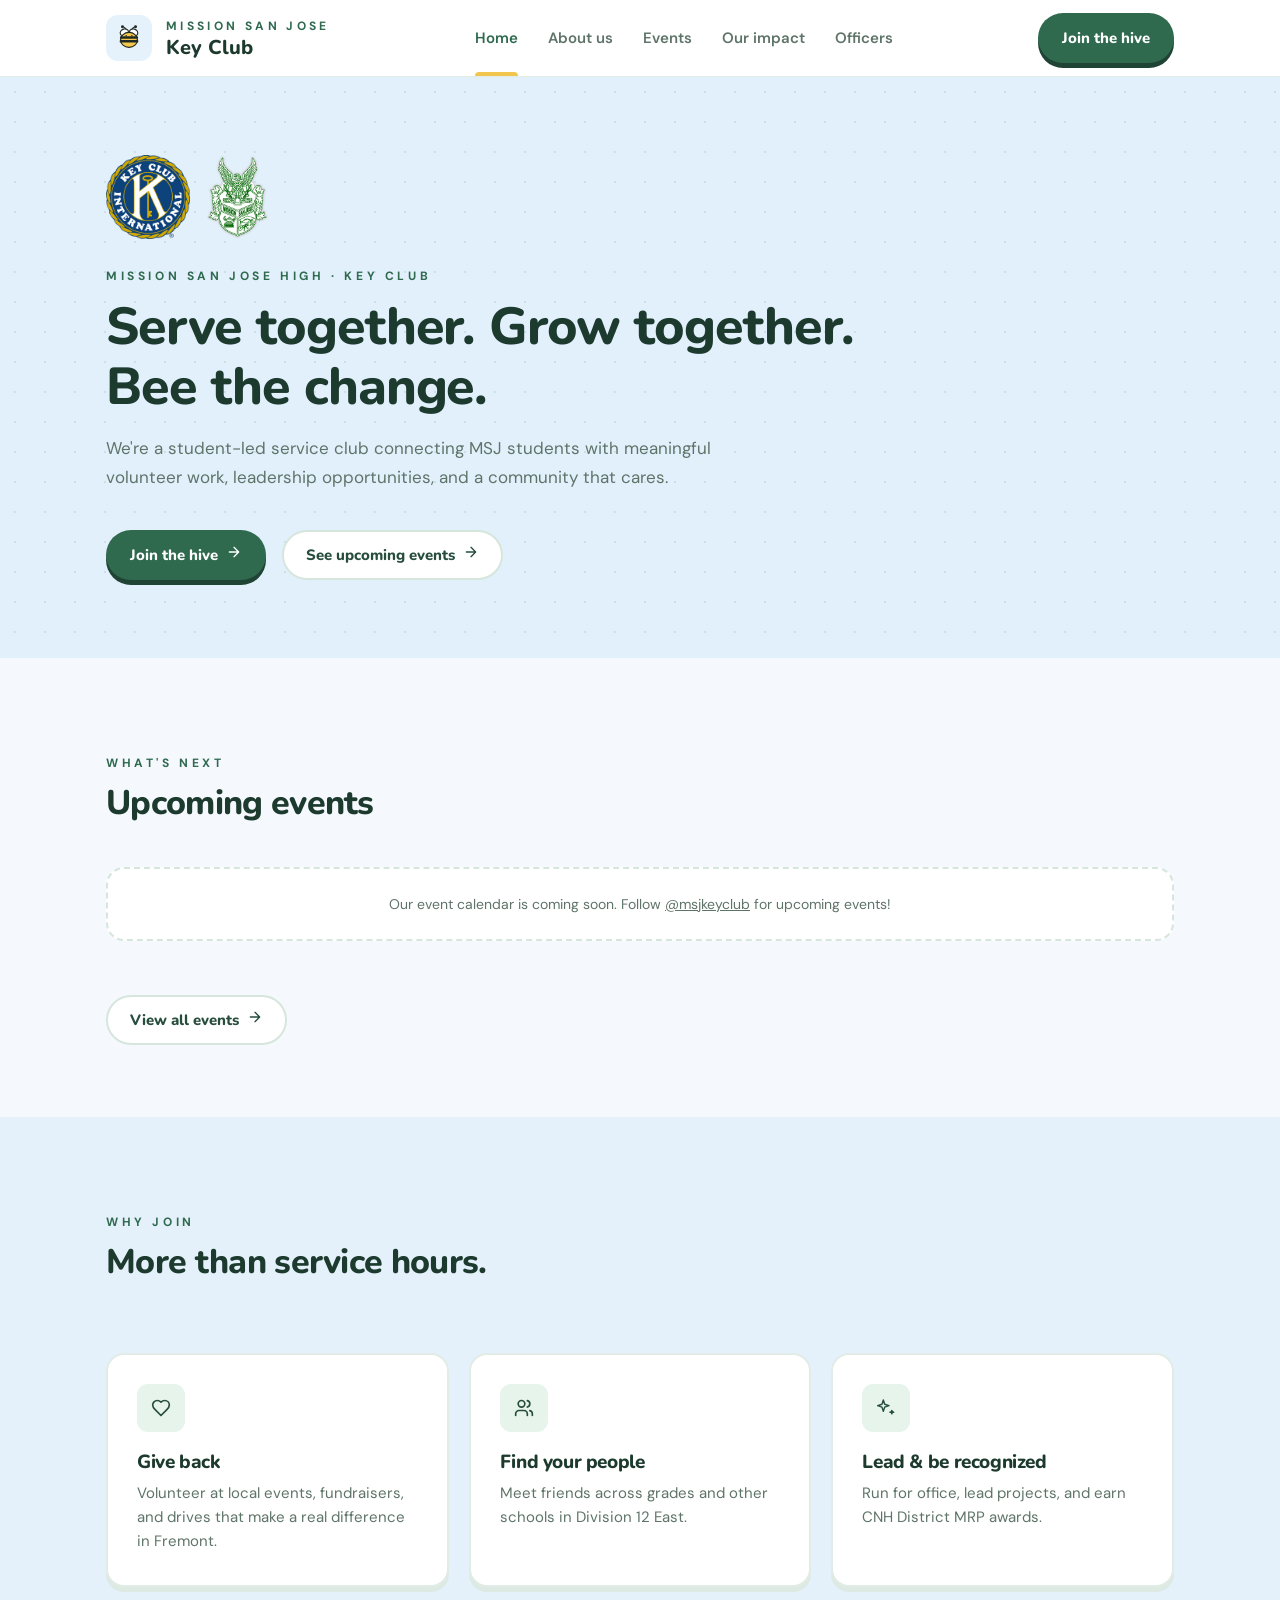
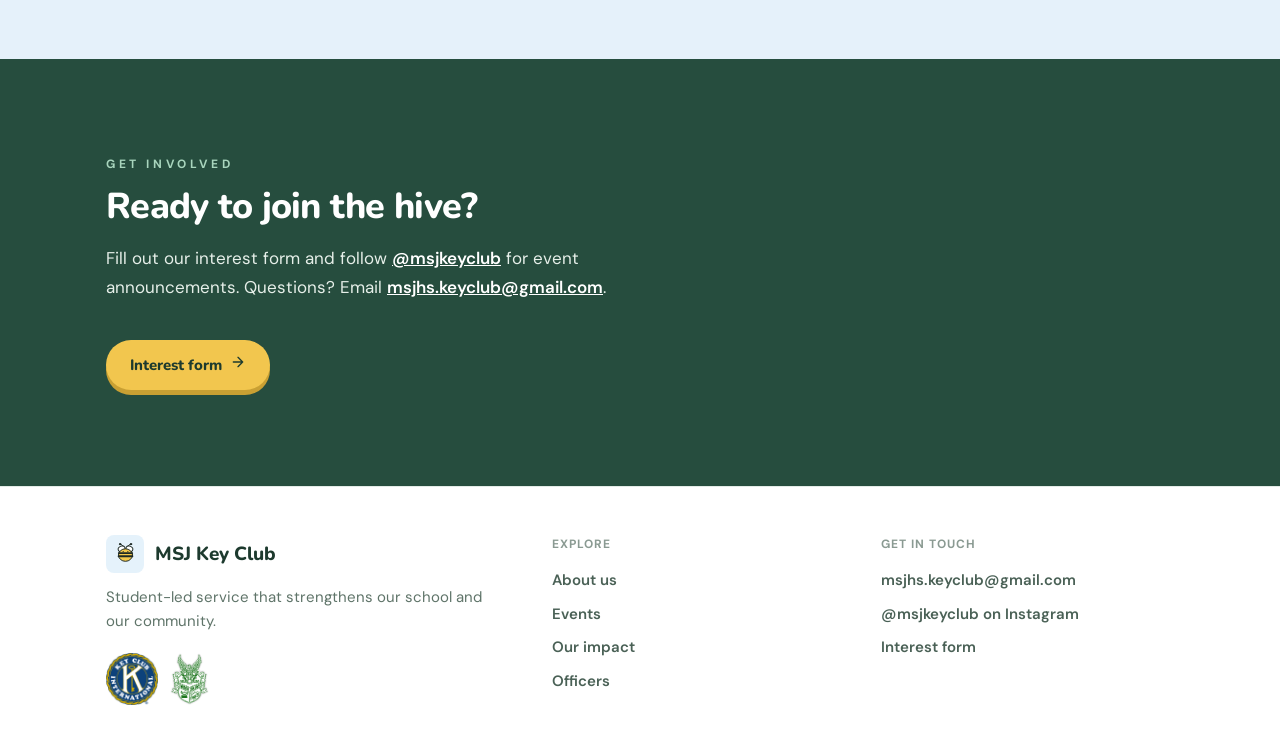
==== index.html @ 50846aa2 "Events: embed club Google Calendar instead of sample events" ====
<!doctype html>
<html lang="en">
<head>
  <meta charset="utf-8">
  <meta name="viewport" content="width=device-width, initial-scale=1">
  <title>MSJ Key Club</title>
  <meta name="description" content="Mission San Jose High School Key Club — student-led service that strengthens our school and our community.">
  <link rel="icon" href="assets/bee.svg">
  <link rel="preconnect" href="https://fonts.googleapis.com"><link rel="preconnect" href="https://fonts.gstatic.com" crossorigin>
  <link href="https://fonts.googleapis.com/css2?family=DM+Sans:wght@400;500;600;700&family=Nunito:wght@700;800;900&display=swap" rel="stylesheet">
  <link rel="stylesheet" href="styles.css?v=14">
</head>
<body data-page="home">
  <main>
    <section class="hero">
      <div class="container">
        <div class="logo-row">
          <img src="assets/key-club-international.png" alt="Key Club International logo">
          <img src="assets/msj-crest.png" alt="Mission San Jose High School crest">
        </div>
        <p class="eyebrow">Mission San Jose High · Key Club</p>
        <h1>Serve together. Grow together. Bee the change.</h1>
        <p class="lead">We're a student-led service club connecting MSJ students with meaningful volunteer work, leadership opportunities, and a community that cares.</p>
        <div class="btn-row">
          <a class="btn btn-primary" data-link="joinForm" target="_blank" rel="noopener">Join the hive <span data-icon="arrow"></span></a>
          <a class="btn btn-outline" href="events.html">See upcoming events <span data-icon="arrow"></span></a>
        </div>
      </div>
    </section>

    <section class="section">
      <div class="container">
        <p class="eyebrow">What's next</p>
        <h2>Upcoming events</h2>
        <div class="event-list" id="next-events"></div>
        <div class="btn-row" style="margin-top:40px"><a class="btn btn-outline" href="events.html">View all events <span data-icon="arrow"></span></a></div>
      </div>
    </section>

    <section class="section section-tint">
      <div class="container">
        <p class="eyebrow">Why join</p>
        <h2>More than service hours.</h2>
        <div class="grid-3" style="margin-top:70px">
          <div class="card reveal"><div class="icon-chip" data-icon="heart"></div><h3>Give back</h3><p>Volunteer at local events, fundraisers, and drives that make a real difference in Fremont.</p></div>
          <div class="card reveal"><div class="icon-chip" data-icon="users"></div><h3>Find your people</h3><p>Meet friends across grades and other schools in Division 12 East.</p></div>
          <div class="card reveal"><div class="icon-chip" data-icon="sparkles"></div><h3>Lead & be recognized</h3><p>Run for office, lead projects, and earn CNH District MRP awards.</p></div>
        </div>
      </div>
    </section>

    <section class="contact">
      <div class="container">
        <p class="eyebrow">Get involved</p>
        <h2>Ready to join the hive?</h2>
        <p class="lead">Fill out our interest form and follow <a href="https://www.instagram.com/msjkeyclub/" target="_blank" rel="noopener" style="color:#fff">@msjkeyclub</a> for event announcements. Questions? Email <a href="mailto:msjhs.keyclub@gmail.com" style="color:#fff">msjhs.keyclub@gmail.com</a>.</p>
        <div class="btn-row"><a class="btn btn-primary" style="background:var(--yellow);color:var(--ink);box-shadow:0 5px 0 #c9a033" data-link="joinForm" target="_blank" rel="noopener">Interest form <span data-icon="arrow"></span></a></div>
      </div>
    </section>
  </main>

  <script src="data.js?v=14"></script>
  <script src="main.js?v=14"></script>
  <script>
    document.getElementById("next-events").innerHTML = KC.calendar("AGENDA", 420);
  </script>
</body>
</html>
---- styles.css ----
/* MSJ Key Club — shared styles */
:root {
  --bg: #f5f9fd;
  --hero: #e2f0fc;
  --surface: #ffffff;
  --ink: #1d3a2e;
  --muted: #5f7469;
  --green: #2f6a4f;
  --green-dark: #264d3e;
  --green-deep: #1f4334;
  --green-card: #375c4c;
  --mint: #e6f4ec;
  --mint-ink: #a8d5bd;
  --line: #d6e6dd;
  --yellow: #f2c64e;
  --bronze: #b07a4a;
  --silver: #8a9296;
  --gold: #c99a1e;
  --radius-lg: 18px;
  --radius: 13px;
  --max: 1120px;
  --font-head: "Nunito", system-ui, sans-serif;
  --font-body: "DM Sans", system-ui, sans-serif;
}

* { box-sizing: border-box; }
html { scroll-behavior: smooth; }
body {
  margin: 0;
  background: var(--bg);
  color: var(--ink);
  font-family: var(--font-body);
  font-size: 16px;
  line-height: 1.6;
  -webkit-font-smoothing: antialiased;
}
img { max-width: 100%; display: block; }
a { color: inherit; }
h1, h2, h3 { font-family: var(--font-head); font-weight: 800; line-height: 1.15; margin: 0; letter-spacing: -0.02em; }

.container { width: 100%; max-width: var(--max); margin: 0 auto; padding: 0 26px; }

/* ---------- Header ---------- */
.site-header {
  position: sticky; top: 0; z-index: 50;
  background: var(--surface);
  border-bottom: 1px solid #e3ebe7;
}
.site-header .container { display: flex; align-items: center; justify-content: space-between; height: 76px; gap: 14px; }
.brand { display: flex; align-items: center; gap: 14px; text-decoration: none; }
.brand-logo {
  width: 46px; height: 46px; border-radius: 12px;
  background: #e5f2fb; display: grid; place-items: center; flex: none;
}
.brand-logo img { width: 30px; height: 30px; }
.brand-kicker { white-space: nowrap;  font-weight: 700; font-size: 12px; letter-spacing: .28em; color: var(--green); text-transform: uppercase; }
.brand-name { font-family: var(--font-head); font-weight: 800; font-size: 20px; line-height: 1.1; }

.nav { display: flex; gap: 30px; align-items: stretch; height: 100%; }
.nav a { white-space: nowrap;
  position: relative; display: flex; align-items: center;
  text-decoration: none; font-weight: 600; font-size: 15px; color: var(--muted);
  transition: color .15s;
}
.nav a:hover { color: var(--ink); }
.nav a[aria-current="page"] { color: var(--green); }
.nav a[aria-current="page"]::after {
  content: ""; position: absolute; left: 0; right: 0; bottom: 0; height: 4px;
  background: var(--yellow); border-radius: 4px 4px 0 0;
}
.menu-toggle svg { width: 24px; height: 24px; display: block; }
.menu-toggle { display: none; background: none; border: 0; padding: 5px; cursor: pointer; color: var(--ink); }

/* ---------- Buttons ---------- */
.btn { white-space: nowrap;
  display: inline-flex; align-items: center; gap: 8px;
  font-family: var(--font-head); font-weight: 800; font-size: 15px;
  text-decoration: none; border-radius: 599px; cursor: pointer;
  padding: 13px 24px; border: 0; transition: transform .12s, box-shadow .12s;
}
.btn-primary { background: var(--green); color: #fff; box-shadow: 0 5px 0 var(--green-deep); }
.btn-primary:hover { transform: translateY(2px); box-shadow: 0 4px 0 var(--green-deep); }
.btn-primary:active { transform: translateY(5px); box-shadow: 0 0 0 var(--green-deep); }
.btn-outline { background: var(--surface); color: var(--green-dark); border: 2px solid var(--line); padding: 11px 22px; }
.btn-outline:hover { border-color: var(--green); }
.btn svg { width: 16px; height: 16px; }

/* ---------- Sections ---------- */
.eyebrow { font-weight: 700; font-size: 12px; letter-spacing: .3em; text-transform: uppercase; color: var(--green); margin: 0 0 11px; }
.lead { color: var(--muted); font-size: 17px; line-height: 1.7; max-width: 680px; margin: 17px 0 0; }

.hero {
  background-color: var(--hero);
  background-image: radial-gradient(rgba(47,106,79,.12) 1.5px, transparent 1.5px);
  background-size: 30px 30px;
  padding: 78px 0 78px;
}
.hero h1 { font-size: clamp(32px, 4.6vw, 52px); max-width: 820px; }

.section { padding: 96px 0 72px; }
.section h2 { font-size: clamp(26px, 3vw, 34px); }
.section-tint { background: #e5f1fa; }

.btn-row { display: flex; flex-wrap: wrap; gap: 16px; margin-top: 38px; }

/* ---------- Cards ---------- */
.grid-2 { display: grid; grid-template-columns: repeat(2, 1fr); gap: 20px; }
.grid-3 { display: grid; grid-template-columns: repeat(3, 1fr); gap: 20px; }
.card {
  background: var(--surface); border: 2px solid #e2ece6; border-radius: var(--radius-lg);
  padding: 29px 29px 32px; box-shadow: 0 5px 0 #dde9e3;
}
.card h3 { font-size: 19px; margin: 20px 0 8px; }
.card p { color: var(--muted); font-size: 15px; margin: 0; }
.icon-chip {
  width: 48px; height: 48px; border-radius: 11px; background: var(--mint);
  display: grid; place-items: center; color: var(--green-dark);
}
.icon-chip svg { width: 20px; height: 20px; }

/* ---------- Pledge ---------- */
.pledge {
  background: var(--green-dark); color: #fff; border-radius: 24px;
  padding: 58px 58px 66px; margin-top: 78px;
}
.pledge .eyebrow { color: var(--mint-ink); }
.pledge .bar { width: 77px; height: 5px; background: var(--yellow); border-radius: 5px; margin: 24px 0 42px; }
.pledge blockquote { margin: 0; font-family: var(--font-head); font-weight: 800; font-size: clamp(18px, 2vw, 24px); line-height: 1.7; }

/* ---------- MRP ---------- */
.steps { display: grid; gap: 24px; margin-top: 54px; }
.step { background: #fbfdfe; border-radius: 26px; padding: 38px 35px; box-shadow: 0 6px 0 #d5e6f0; }
.step .num { font-family: var(--font-head); font-weight: 800; font-size: 14px; color: var(--green); }
.step h3 { font-size: 22px; margin: 12px 0 10px; }
.step p { color: var(--muted); font-size: 16px; margin: 0; }
.cta-card {
  margin-top: 24px; background: var(--surface); border: 2px solid var(--line); border-radius: 26px;
  padding: 38px; display: flex; align-items: center; justify-content: space-between; gap: 19px; flex-wrap: wrap;
}
.cta-card h3 { font-size: 20px; }
.cta-card p { color: var(--muted); font-size: 15px; margin: 7px 0 0; max-width: 552px; }
.levels { display: flex; justify-content: center; flex-wrap: wrap; gap: 16px; margin-top: 30px; }
.level {
  font-family: var(--font-head); font-weight: 800; font-size: 15px;
  background: var(--surface); border: 2px solid var(--line); border-radius: 599px; padding: 11px 24px;
  cursor: pointer; transition: transform .12s, box-shadow .12s;
}
.level:hover, .level[aria-pressed="true"] { transform: translateY(-3px); box-shadow: 0 4px 0 var(--line); }
.level.bronze { color: var(--bronze); } .level.silver { color: var(--silver); }
.level.gold { color: var(--gold); } .level.platinum { color: var(--muted); }
.level-detail { text-align: center; color: var(--muted); font-size: 15px; margin: 17px auto 0; max-width: 480px; min-height: 1.6em; }

/* ---------- Contact ---------- */
.contact { background: var(--green-dark); color: #fff; padding: 96px 0; }
.contact .eyebrow { color: var(--mint-ink); }
.contact h2 { color: #fff; font-size: clamp(26px, 3vw, 36px); }
.contact .lead { color: #e6efe9; max-width: 560px; font-size: 17px; }
.contact-grid { margin-top: 66px; }
.contact-card { background: var(--green-card); border: 2px solid #4b6d5e; border-radius: var(--radius-lg); padding: 29px; }
.contact-card .icon-chip { background: #e5f2fb; color: var(--green-dark); }
.contact-card .label { margin-top: 18px; font-weight: 700; font-size: 12px; letter-spacing: .08em; text-transform: uppercase; color: var(--mint-ink); }
.contact-card .value { font-family: var(--font-body); font-weight: 600; font-size: 18px; margin-top: 2px; }
.contact-card a.value { text-decoration: none; }
.contact-card a.value:hover { text-decoration: underline; }

/* ---------- Events ---------- */
.filters { display: flex; flex-wrap: wrap; gap: 8px; margin-top: 30px; }
.chip {
  font: 700 14px var(--font-head); padding: 7px 16px; border-radius: 599px; cursor: pointer;
  border: 2px solid var(--line); background: var(--surface); color: var(--green-dark);
}
.chip[aria-pressed="true"] { background: var(--green); border-color: var(--green); color: #fff; }
.event-list { display: grid; gap: 17px; margin-top: 30px; }
.event {
  display: grid; grid-template-columns: 78px 1fr auto; gap: 24px; align-items: center;
  background: var(--surface); border: 2px solid #e2ece6; border-radius: var(--radius-lg); padding: 22px 26px; box-shadow: 0 5px 0 #dde9e3;
}
.event-date { text-align: center; background: var(--mint); border-radius: 13px; padding: 11px 0; }
.event-date .m { font-weight: 700; letter-spacing: .2em; text-transform: uppercase; font-size: 12px; color: var(--green); }
.event-date .d { font-family: var(--font-head); font-weight: 800; font-size: 28px; line-height: 1; }
.event h3 { font-size: 19px; }
.event .meta { display: flex; flex-wrap: wrap; gap: 5px 14px; color: var(--muted); font-size: 14px; margin-top: 6px; }
.event .meta span { display: inline-flex; align-items: center; gap: 5px; }
.event .meta svg { width: 14px; height: 14px; }
.tag { display: inline-block; font-weight: 700; font-size: 12px; letter-spacing: .08em; text-transform: uppercase; color: var(--green); background: var(--mint); border-radius: 599px; padding: 2px 8px; margin-bottom: 6px; }
.empty { color: var(--muted); font-size: 14px; text-align: center; padding: 24px; }

/* ---------- Impact ---------- */
.stat { text-align: left; }
.stat .n { font-family: var(--font-head); font-weight: 800; font-size: clamp(32px, 4vw, 44px); color: var(--green); line-height: 1; margin-top: 18px; }
.stat .l { color: var(--muted); font-size: 16px; margin-top: 8px; }
.progress { height: 11px; background: var(--mint); border-radius: 599px; overflow: hidden; margin-top: 18px; }
.progress span { display: block; height: 100%; width: 0; background: var(--yellow); border-radius: 599px; transition: width 1.4s ease; }

/* ---------- Join form ---------- */
.form { display: grid; gap: 16px; margin-top: 36px; max-width: 640px; }
.form label { display: grid; gap: 6px; font-weight: 700; font-size: 14px; }
.form input, .form select, .form textarea {
  font: 400 16px var(--font-body); color: var(--ink); padding: 11px 13px;
  border: 2px solid var(--line); border-radius: 11px; background: var(--surface);
}
.form input:focus, .form select:focus, .form textarea:focus { outline: 3px solid var(--yellow); outline-offset: 1px; }
.form-row { display: grid; grid-template-columns: 1fr 1fr; gap: 16px; }
.notice { background: var(--mint); border-radius: 13px; padding: 16px 19px; font-size: 15px; color: var(--green-dark); }

/* ---------- Footer ---------- */
.site-footer { background: var(--surface); padding: 48px 0; border-top: 1px solid #e3ebe7; }
.site-footer .container { display: grid; grid-template-columns: 1.4fr 1fr 1fr; gap: 36px; }
.footer-brand { display: flex; align-items: center; gap: 11px; font-family: var(--font-head); font-weight: 800; font-size: 19px; }
.footer-brand .brand-logo { width: 38px; height: 38px; border-radius: 8px; }
.footer-brand .brand-logo img { width: 25px; height: 25px; }
.site-footer p { color: var(--muted); font-size: 15px; max-width: 384px; margin: 12px 0 0; }
.footer-title { font-weight: 700; letter-spacing: .08em; text-transform: uppercase; color: #8a9a92; font-size: 12px; margin: 0 0 13px; }
.footer-links { list-style: none; margin: 0; padding: 0; display: grid; gap: 8px; }
.footer-links a { text-decoration: none; font-weight: 600; font-size: 15px; color: #4a6156; }
.footer-links a:hover { color: var(--green); }
.footer-meet strong { font-size: 16px; }
.footer-meet div { color: var(--muted); font-size: 15px; margin-top: 5px; }

/* ---------- Reveal ---------- */
.reveal { opacity: 0; transform: translateY(11px); transition: opacity .6s ease, transform .6s ease; }
.reveal.in { opacity: 1; transform: none; }
@media (prefers-reduced-motion: reduce) { .reveal { opacity: 1; transform: none; transition: none; } html { scroll-behavior: auto; } }

/* ---------- Responsive ---------- */
@media (max-width: 860px) {
  .container { padding: 0 16px; }
  .site-header .container { height: 68px; }
  .brand { gap: 10px; }
  .brand-logo { width: 42px; height: 42px; border-radius: 10px; } .brand-logo img { width: 28px; height: 28px; }
  .brand-kicker { font-size: 10px; } .brand-name { font-size: 18px; }
  .menu-toggle { display: block; }
  .header-cta { display: none; }
  .nav {
    display: none; position: absolute; top: 68px; left: 0; right: 0; height: auto;
    flex-direction: column; gap: 0; background: var(--surface); border-bottom: 1px solid #e3ebe7; padding: 4px 16px 14px;
  }
  .nav.open { display: flex; }
  .nav a { padding: 10px 0; font-size: 16px; }
  .nav a[aria-current="page"]::after { top: 10px; bottom: 10px; left: -16px; right: auto; width: 4px; height: auto; border-radius: 0 4px 4px 0; }
  .hero { padding: 52px 0; }
  .lead { font-size: 16px; }
  .section { padding: 60px 0 52px; }
  .grid-2, .grid-3, .form-row { grid-template-columns: 1fr; gap: 16px; }
  .card { padding: 22px; }
  .pledge { padding: 32px 22px; margin-top: 52px; }
  .pledge .bar { margin: 16px 0 24px; }
  .pledge blockquote { line-height: 1.6; }
  .steps { margin-top: 32px; gap: 18px; }
  .step { padding: 24px 22px; border-radius: 18px; }
  .cta-card { padding: 24px 22px; border-radius: 18px; }
  .contact { padding: 60px 0; } .contact-grid { margin-top: 32px; }
  .contact-card { padding: 22px; } .contact-card .value { overflow-wrap: anywhere; }
  .event { grid-template-columns: 64px 1fr; gap: 16px; padding: 18px; }
  .event .btn { grid-column: 1 / -1; justify-content: center; }
  .site-footer { padding: 40px 0; }
  .site-footer .container { grid-template-columns: 1fr; gap: 28px; }
}

/* ---------- Officers ---------- */
.avatar {
  width: 120px; height: 120px; border-radius: 50%; object-fit: cover; border: 3px solid var(--yellow);
  background: var(--mint); color: var(--green-dark);
  display: grid; place-items: center; font: 800 24px var(--font-head);
}
.officer h3 { margin-bottom: 0; }
.officer-grade { color: var(--muted); font-size: 14px; }
.grid-4 { grid-template-columns: repeat(4, 1fr); }
@media (max-width: 1080px) and (min-width: 861px) { .grid-4 { grid-template-columns: repeat(2, 1fr); } }
@media (max-width: 860px) { .grid-4 { grid-template-columns: 1fr; } }
.card p a, .cta-card p a, .lead a { color: var(--green); font-weight: 600; }

/* ---------- Logos ---------- */
.logo-row { display: flex; align-items: center; gap: 16px; margin-bottom: 28px; }
.logo-row img { height: 84px; width: auto; object-fit: contain; }
.footer-logos { display: flex; gap: 12px; margin-top: 20px; }
.footer-logos img { height: 52px; width: auto; }

/* ---------- Goals ---------- */
.goal .n { font-family: var(--font-head); font-weight: 800; font-size: clamp(32px, 4vw, 44px); color: var(--green); line-height: 1; margin-top: 18px; }
.goal .l { font-weight: 700; font-size: 16px; margin-top: 8px; }
.goal .note { color: var(--muted); font-size: 14px; margin-top: 2px; }
.goal .progress-text { color: var(--muted); font-size: 13px; margin-top: 8px; }
.attend { display: grid; grid-template-columns: repeat(4, 1fr); gap: 20px; margin-top: 28px; }
.attend .card { text-align: center; }
.attend .people { font-family: var(--font-head); font-weight: 800; font-size: 40px; color: var(--green); line-height: 1; }
.attend .ev { font-family: var(--font-head); font-weight: 800; font-size: 19px; margin-top: 10px; }
.attend .sub { color: var(--muted); font-size: 14px; margin-top: 4px; }
@media (max-width: 860px) { .attend { grid-template-columns: repeat(2, 1fr); gap: 14px; } }
.divider { border: 0; border-top: 2px dashed var(--line); margin: 48px 0; }

/* ---------- Impact photo cards ---------- */
.impact-card { padding: 0; overflow: hidden; display: flex; flex-direction: column; }
.impact-card img { width: 100%; aspect-ratio: 4 / 3; object-fit: cover; }
.impact-body { padding: 22px 24px 26px; }
.impact-body h3 { margin: 6px 0 6px; }
[hidden] { display: none !important; }

/* ---------- Google Calendar embed ---------- */
.cal-frame { background: var(--surface); border: 2px solid #e2ece6; border-radius: var(--radius-lg); padding: 14px; box-shadow: 0 5px 0 #dde9e3; overflow: hidden; }
.cal-frame iframe { display: block; width: 100%; border: 0; border-radius: 10px; }
#next-events .empty, #calendar .empty { background: var(--surface); border: 2px dashed var(--line); border-radius: var(--radius-lg); }
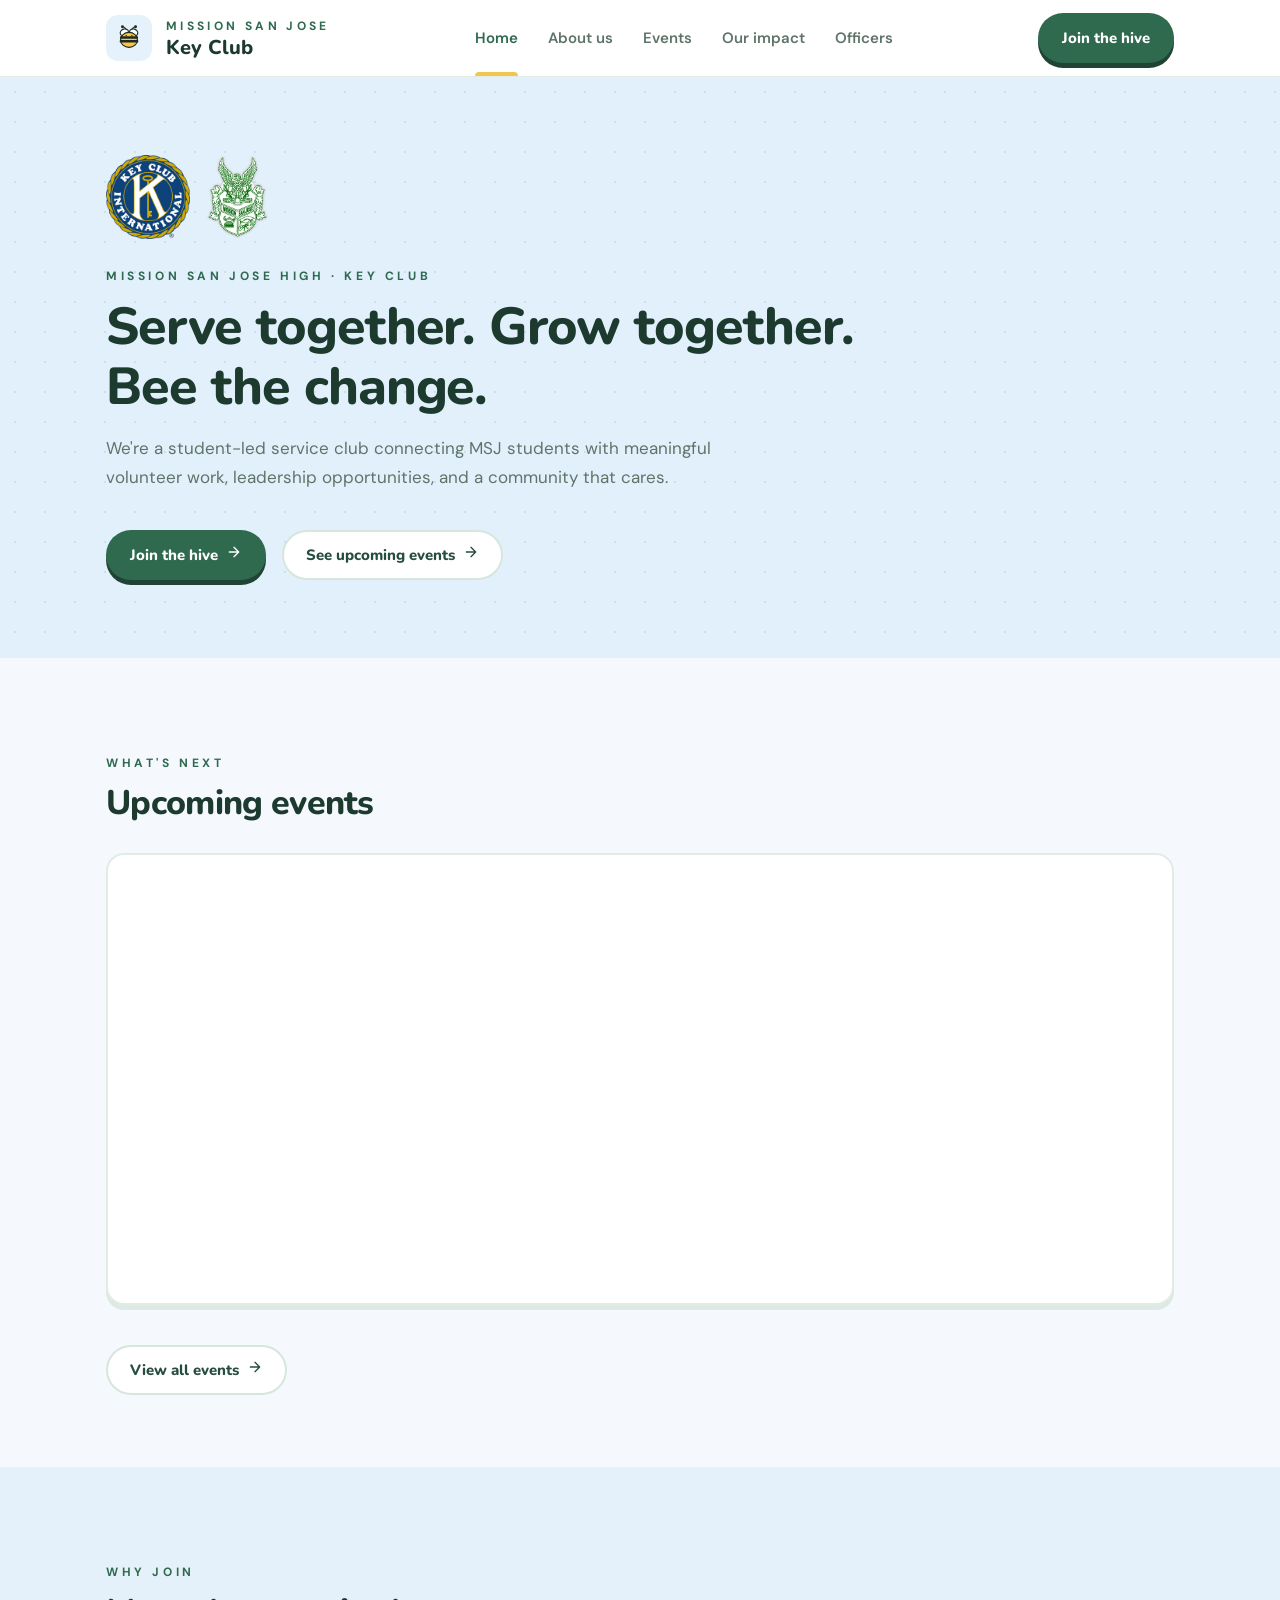
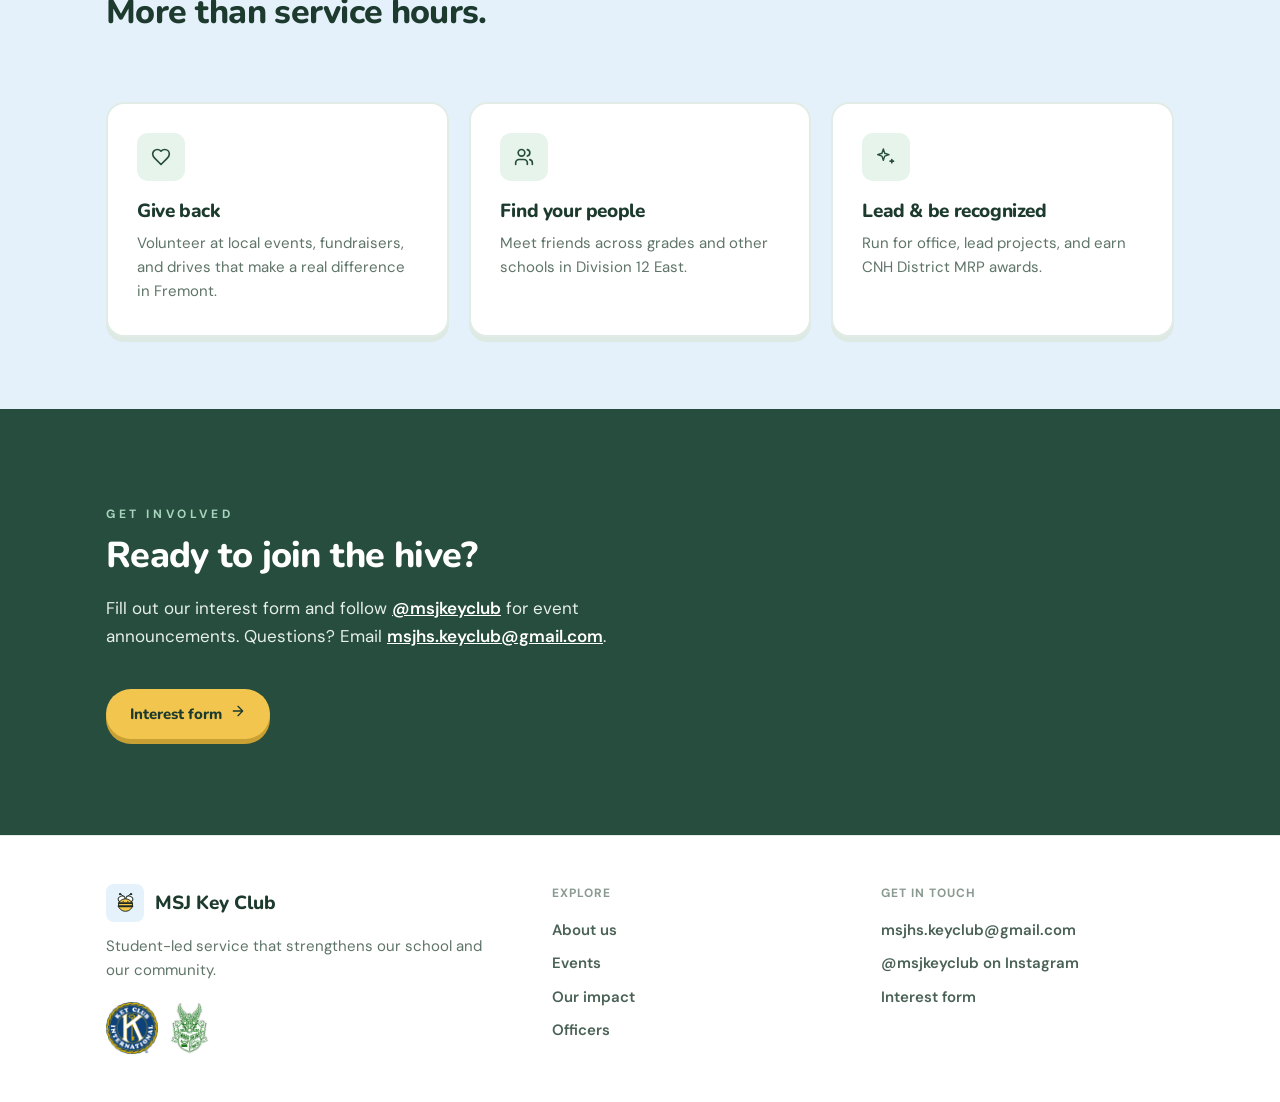
==== commit 2c050222: "Connect club Google Calendar" ====
--- a/index.html
+++ b/index.html
@@ -8,7 +8,7 @@
   <link rel="icon" href="assets/bee.svg">
   <link rel="preconnect" href="https://fonts.googleapis.com"><link rel="preconnect" href="https://fonts.gstatic.com" crossorigin>
   <link href="https://fonts.googleapis.com/css2?family=DM+Sans:wght@400;500;600;700&family=Nunito:wght@700;800;900&display=swap" rel="stylesheet">
-  <link rel="stylesheet" href="styles.css?v=14">
+  <link rel="stylesheet" href="styles.css?v=15">
 </head>
 <body data-page="home">
   <main>
@@ -59,8 +59,8 @@
     </section>
   </main>
 
-  <script src="data.js?v=14"></script>
-  <script src="main.js?v=14"></script>
+  <script src="data.js?v=15"></script>
+  <script src="main.js?v=15"></script>
   <script>
     document.getElementById("next-events").innerHTML = KC.calendar("AGENDA", 420);
   </script>
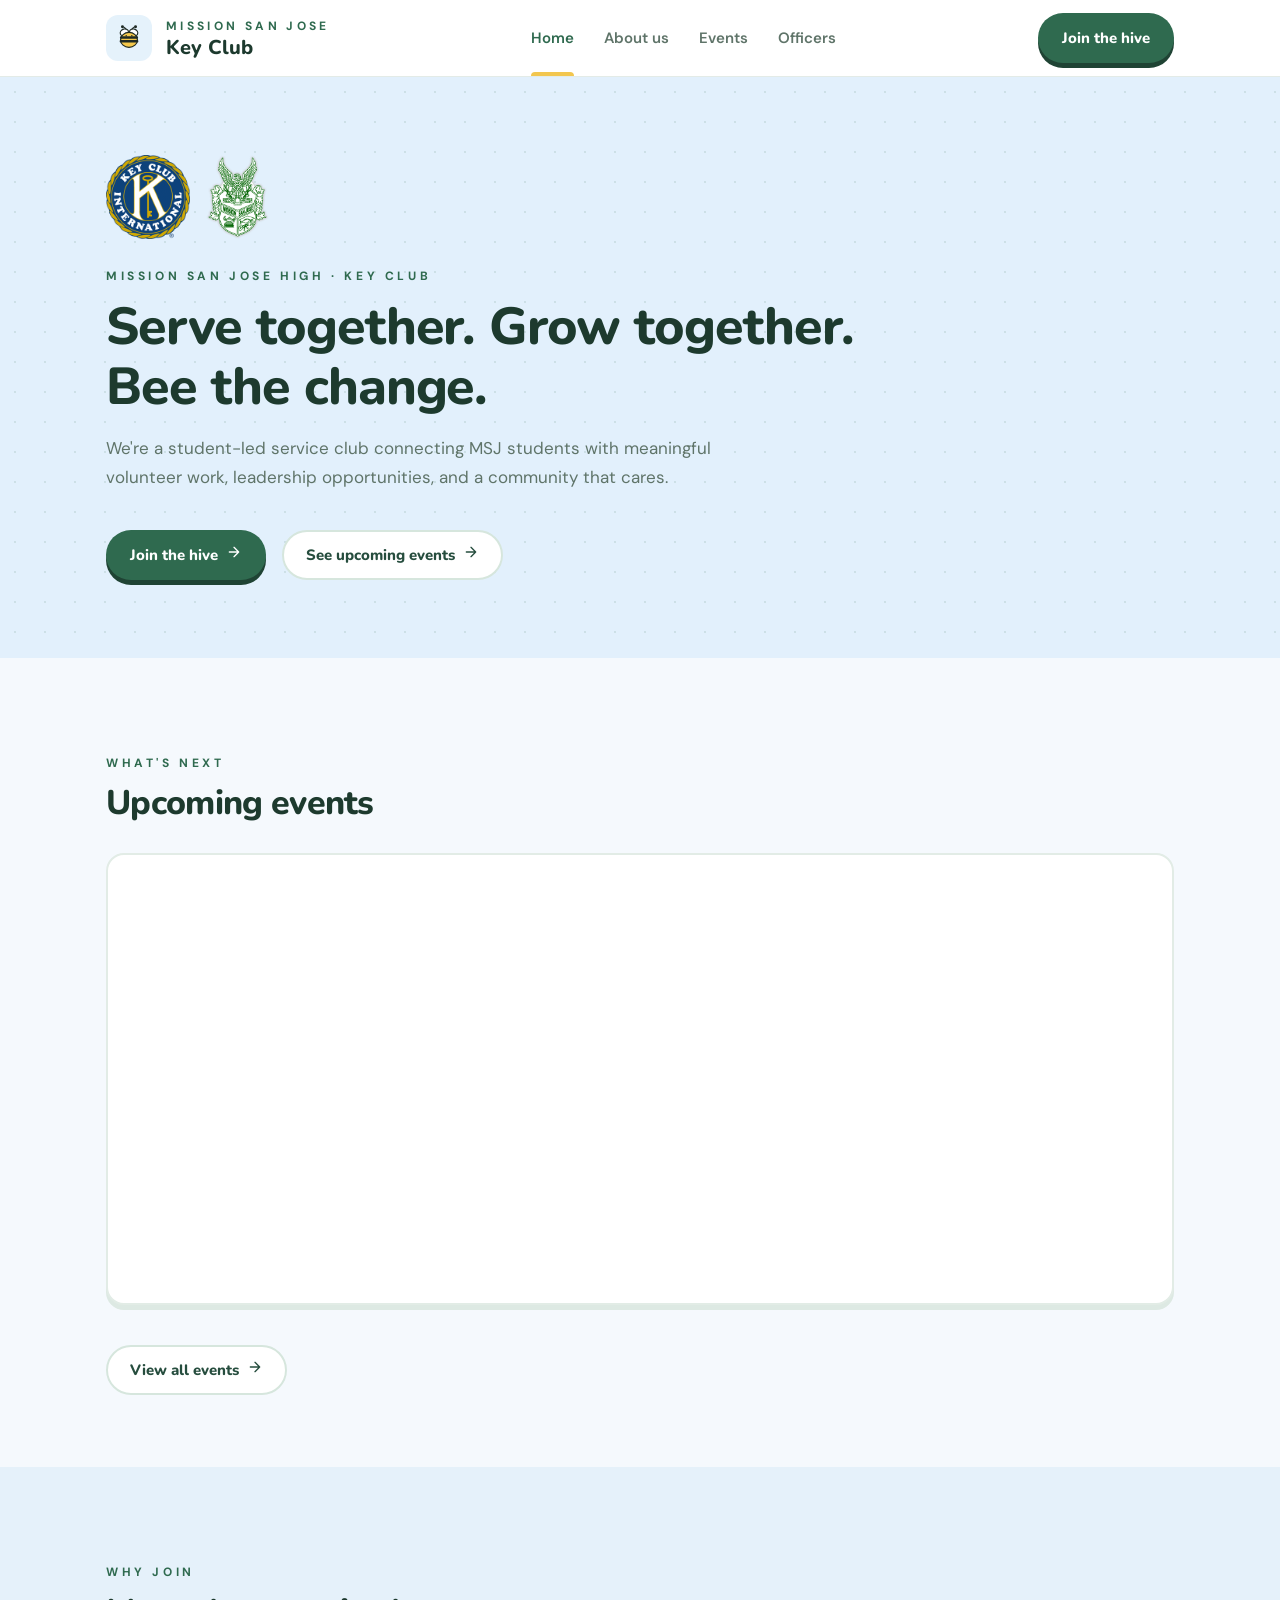
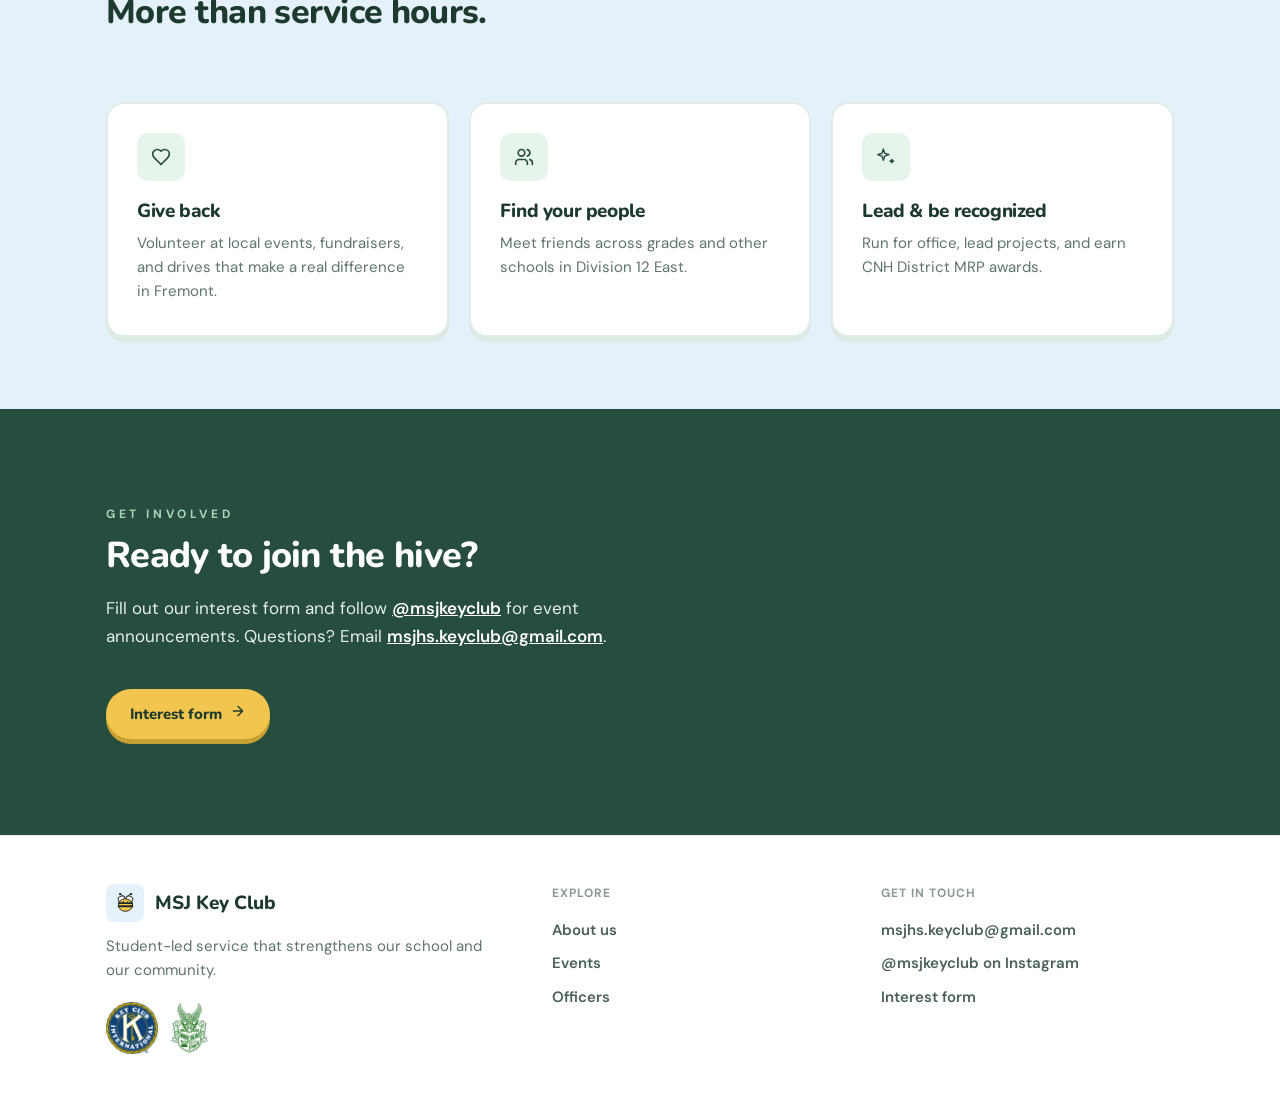
==== commit b25fe594: "Hide Our impact page until it has real content" ====
--- a/index.html
+++ b/index.html
@@ -8,7 +8,7 @@
   <link rel="icon" href="assets/bee.svg">
   <link rel="preconnect" href="https://fonts.googleapis.com"><link rel="preconnect" href="https://fonts.gstatic.com" crossorigin>
   <link href="https://fonts.googleapis.com/css2?family=DM+Sans:wght@400;500;600;700&family=Nunito:wght@700;800;900&display=swap" rel="stylesheet">
-  <link rel="stylesheet" href="styles.css?v=15">
+  <link rel="stylesheet" href="styles.css?v=16">
 </head>
 <body data-page="home">
   <main>
@@ -59,8 +59,8 @@
     </section>
   </main>
 
-  <script src="data.js?v=15"></script>
-  <script src="main.js?v=15"></script>
+  <script src="data.js?v=16"></script>
+  <script src="main.js?v=16"></script>
   <script>
     document.getElementById("next-events").innerHTML = KC.calendar("AGENDA", 420);
   </script>
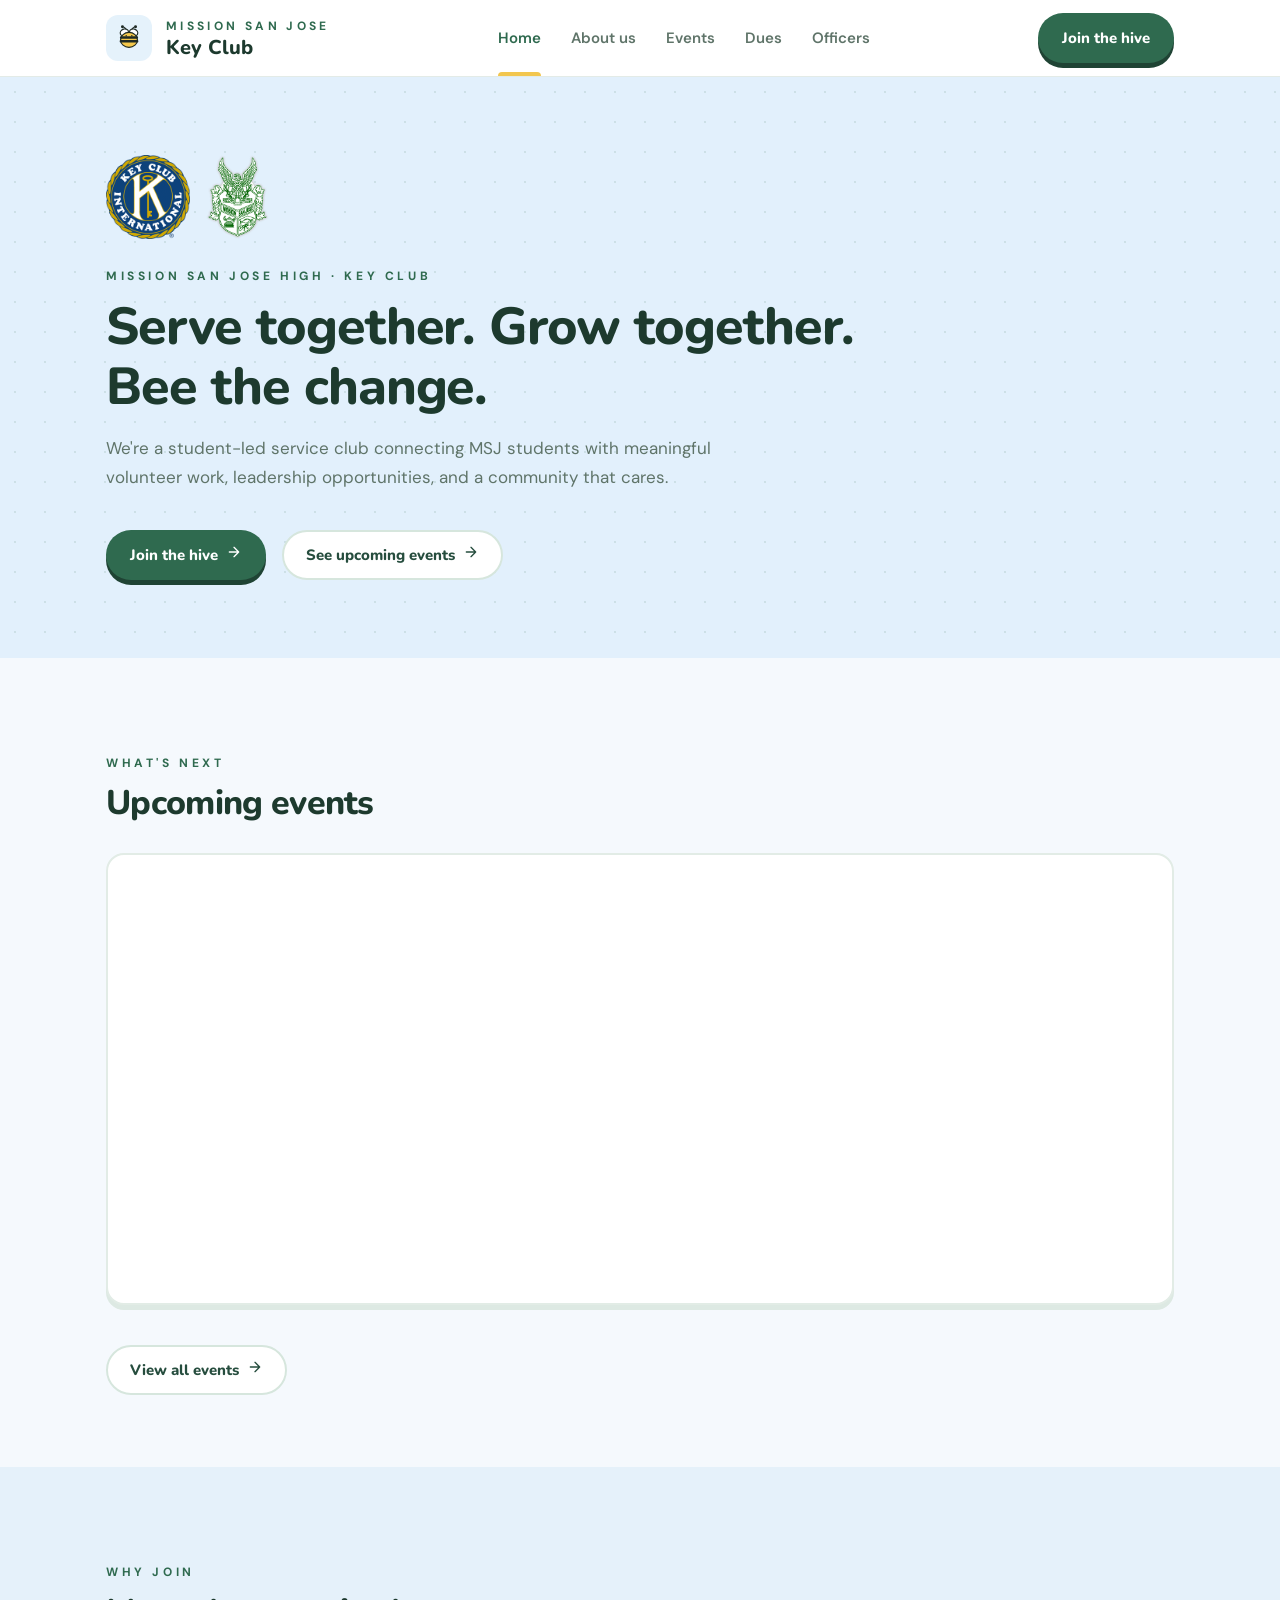
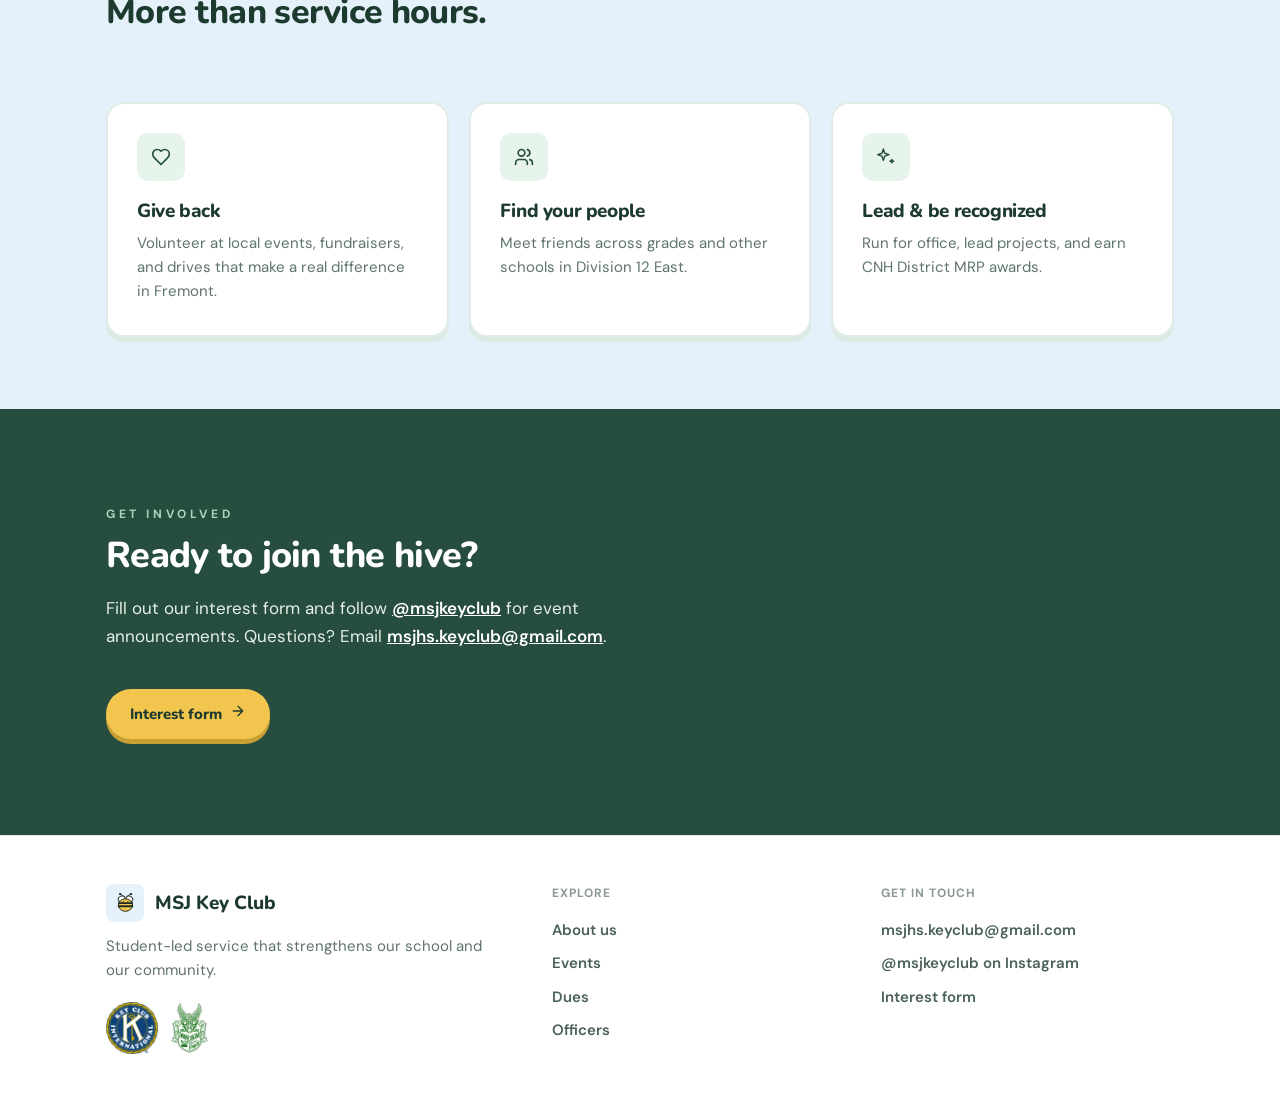
==== commit 7f3a35ef: "Add Dues page for becoming a dues-paid member" ====
--- a/index.html
+++ b/index.html
@@ -8,7 +8,7 @@
   <link rel="icon" href="assets/bee.svg">
   <link rel="preconnect" href="https://fonts.googleapis.com"><link rel="preconnect" href="https://fonts.gstatic.com" crossorigin>
   <link href="https://fonts.googleapis.com/css2?family=DM+Sans:wght@400;500;600;700&family=Nunito:wght@700;800;900&display=swap" rel="stylesheet">
-  <link rel="stylesheet" href="styles.css?v=16">
+  <link rel="stylesheet" href="styles.css?v=18">
 </head>
 <body data-page="home">
   <main>
@@ -59,8 +59,8 @@
     </section>
   </main>
 
-  <script src="data.js?v=16"></script>
-  <script src="main.js?v=16"></script>
+  <script src="data.js?v=18"></script>
+  <script src="main.js?v=18"></script>
   <script>
     document.getElementById("next-events").innerHTML = KC.calendar("AGENDA", 420);
   </script>
--- a/styles.css
+++ b/styles.css
@@ -268,7 +268,7 @@
 .grid-4 { grid-template-columns: repeat(4, 1fr); }
 @media (max-width: 1080px) and (min-width: 861px) { .grid-4 { grid-template-columns: repeat(2, 1fr); } }
 @media (max-width: 860px) { .grid-4 { grid-template-columns: 1fr; } }
-.card p a, .cta-card p a, .lead a { color: var(--green); font-weight: 600; }
+.card p a, .cta-card p a, .step p a, .lead a { color: var(--green); font-weight: 600; }
 
 /* ---------- Logos ---------- */
 .logo-row { display: flex; align-items: center; gap: 16px; margin-bottom: 28px; }
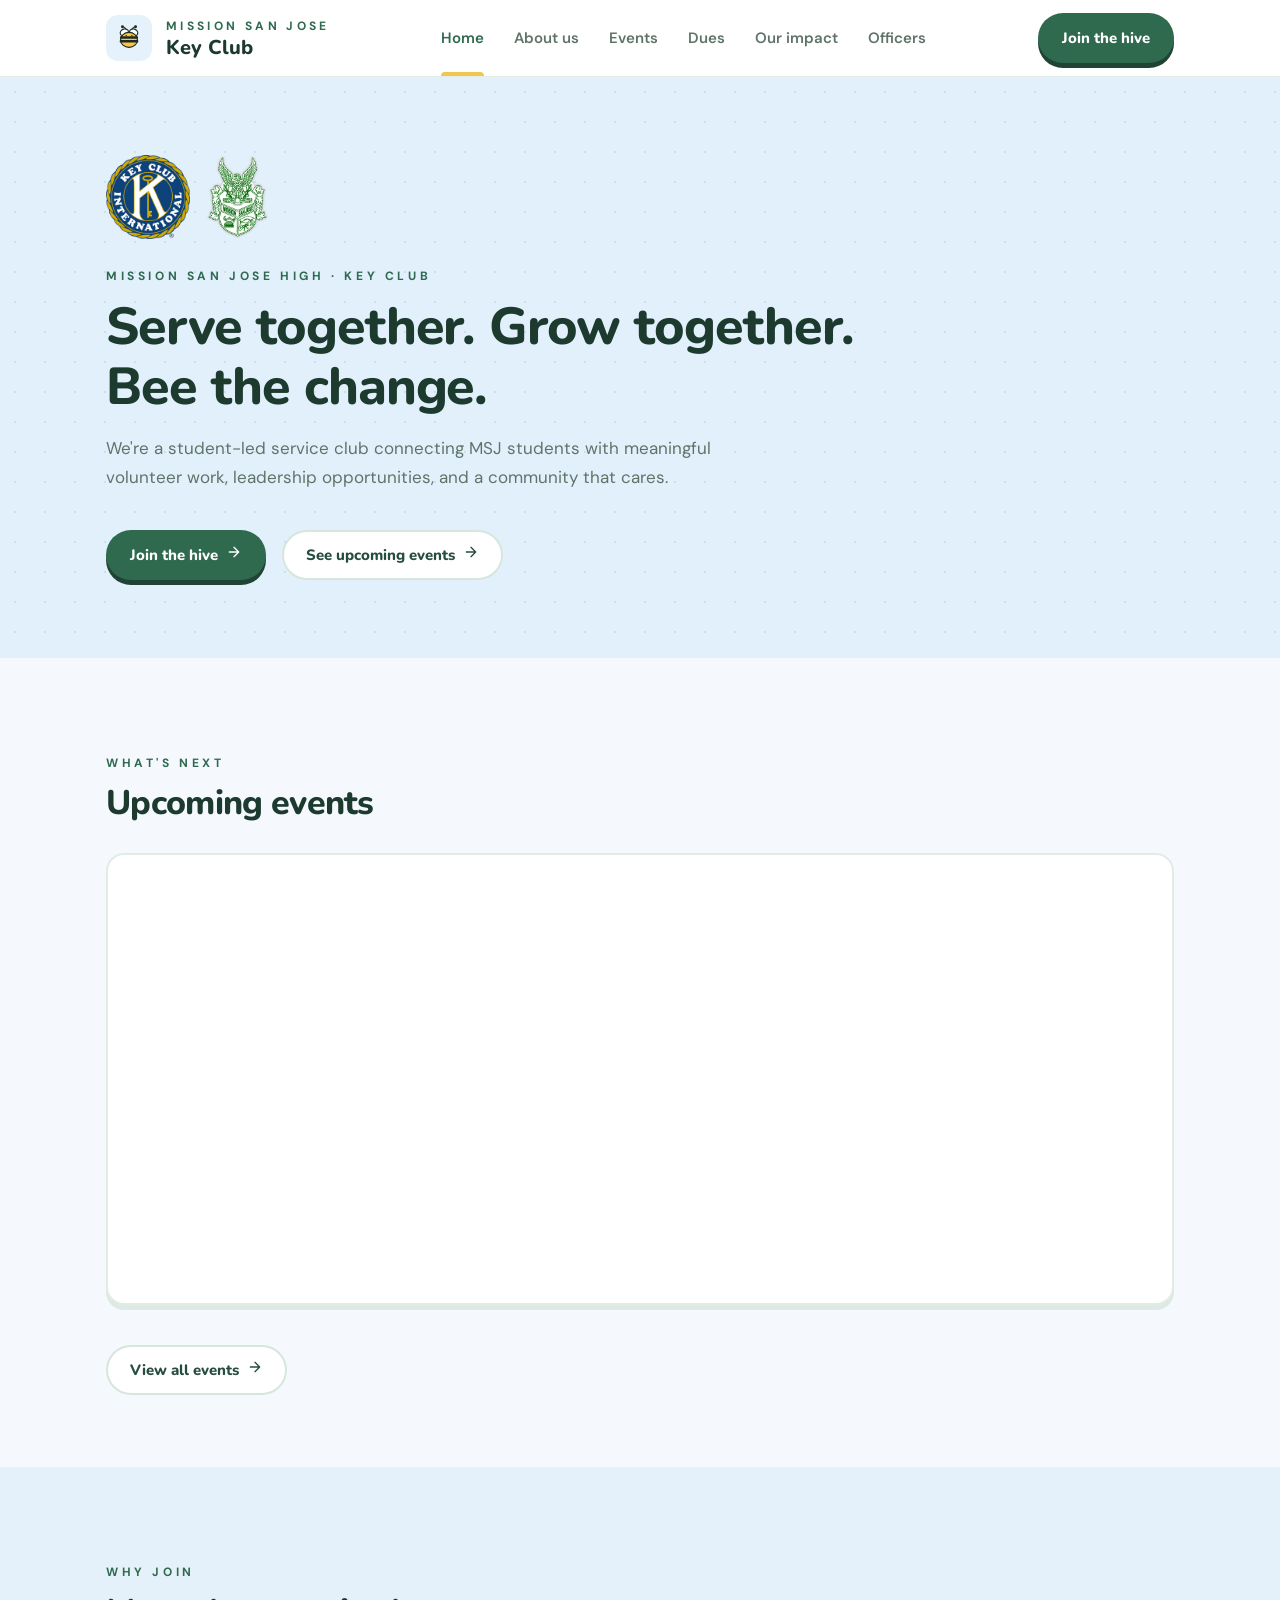
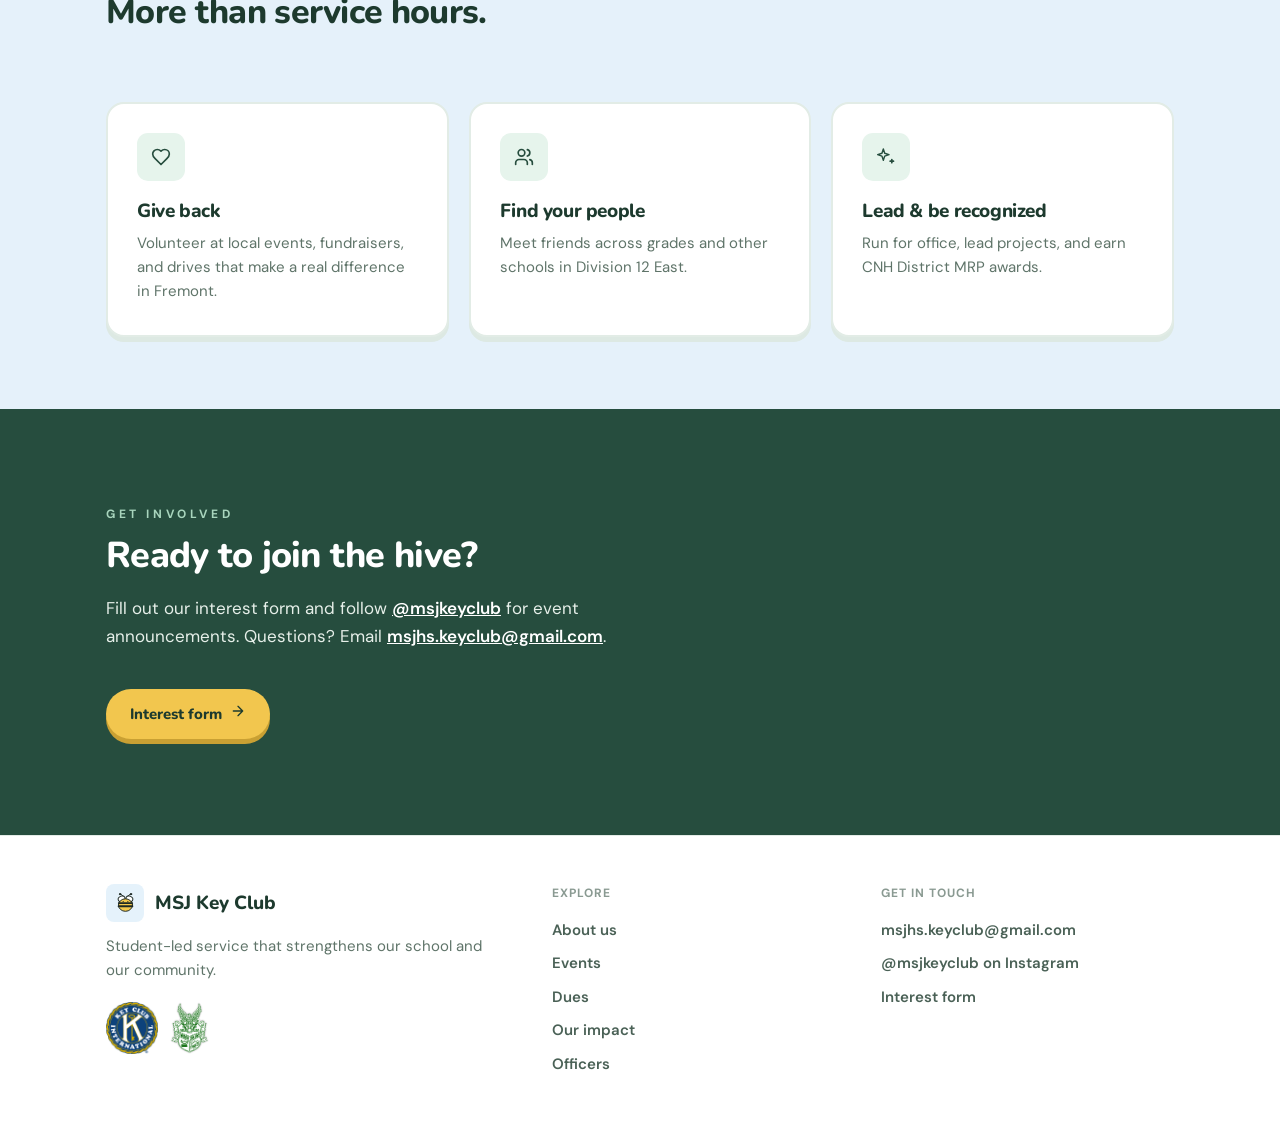
==== commit 90caf9b6: "Bring back Our impact page in the menu" ====
--- a/index.html
+++ b/index.html
@@ -8,7 +8,7 @@
   <link rel="icon" href="assets/bee.svg">
   <link rel="preconnect" href="https://fonts.googleapis.com"><link rel="preconnect" href="https://fonts.gstatic.com" crossorigin>
   <link href="https://fonts.googleapis.com/css2?family=DM+Sans:wght@400;500;600;700&family=Nunito:wght@700;800;900&display=swap" rel="stylesheet">
-  <link rel="stylesheet" href="styles.css?v=18">
+  <link rel="stylesheet" href="styles.css?v=19">
 </head>
 <body data-page="home">
   <main>
@@ -59,8 +59,8 @@
     </section>
   </main>
 
-  <script src="data.js?v=18"></script>
-  <script src="main.js?v=18"></script>
+  <script src="data.js?v=19"></script>
+  <script src="main.js?v=19"></script>
   <script>
     document.getElementById("next-events").innerHTML = KC.calendar("AGENDA", 420);
   </script>
